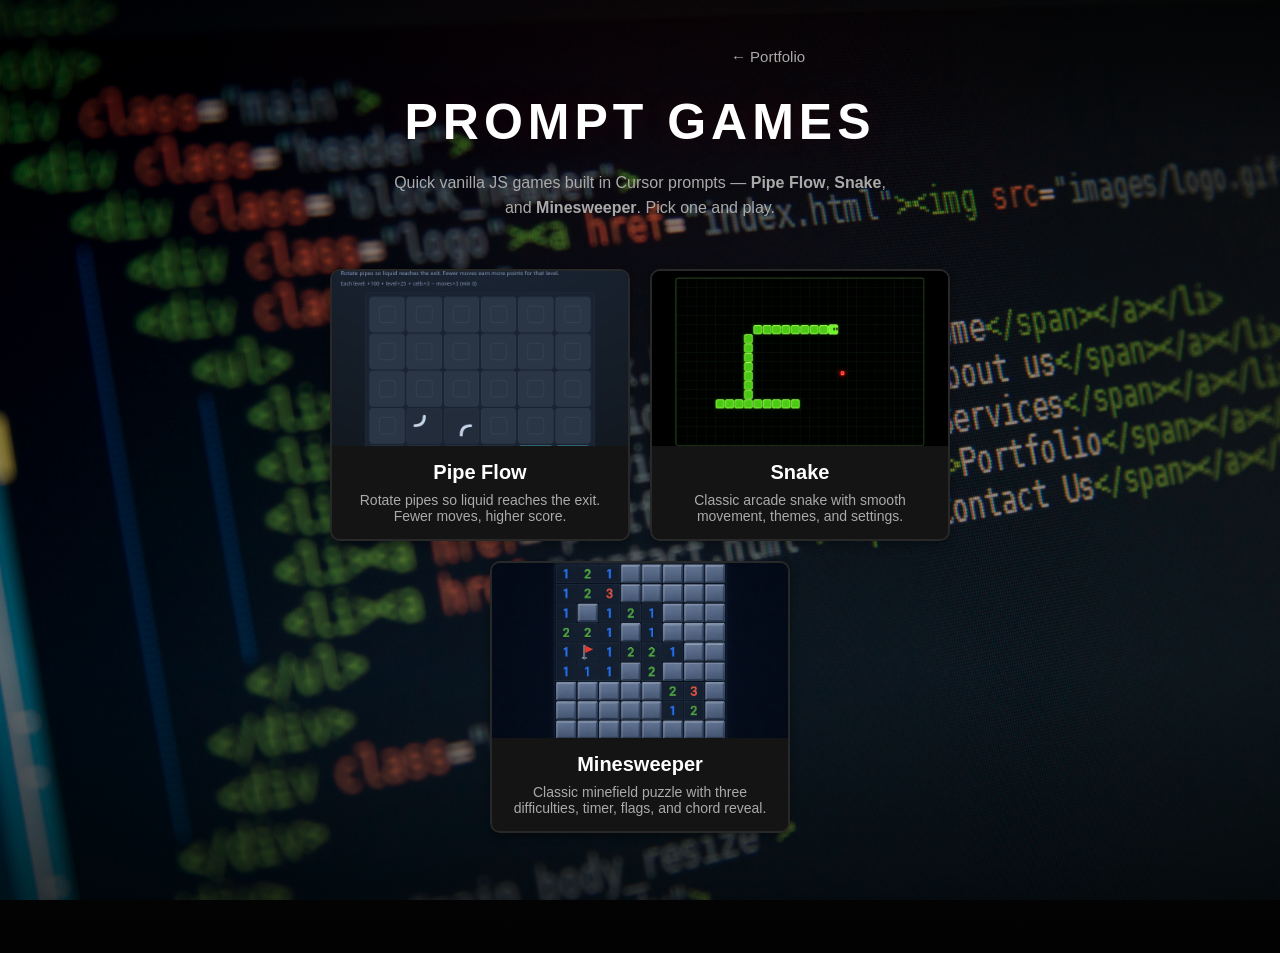
==== games/index.html @ 18f7b9e8 "Add Prompt Games hub with Pipe Flow, Snake, and Minesweeper. Replace legacy Pipe Game folder with ga" ====
<!DOCTYPE html>
<html lang="en">
  <head>
    <meta charset="UTF-8" />
    <meta name="viewport" content="width=device-width, initial-scale=1" />
    <title>Prompt Games — Benjamin Joubert</title>
    <link rel="stylesheet" href="../style.css" />
    <link rel="stylesheet" href="hub.css" />
    <link rel="icon" type="image/png" sizes="32x32" href="../assets/images/favicon-32x32.png" />
  </head>
  <body>
    <main>
      <section class="Portfolio games-hub" aria-label="Prompt Games">
        <a href="../" class="games-hub__back">&larr; Portfolio</a>
        <h1 class="section-title visible">Prompt Games</h1>
        <p class="games-hub__intro">
          Quick vanilla JS games built in Cursor prompts — <strong>Pipe Flow</strong>, <strong>Snake</strong>, and <strong>Minesweeper</strong>. Pick one and play.
        </p>

        <div class="project-wrapper">
          <div class="project-container">
            <div class="project-image">
              <img
                src="../assets/images/pipe-flow.png"
                alt="Pipe Flow pipe puzzle game"
                loading="lazy"
              />
              <a href="pipe-flow/" class="project-link">Play</a>
            </div>
            <div class="project-info">
              <h2>Pipe Flow</h2>
              <p>Rotate pipes so liquid reaches the exit. Fewer moves, higher score.</p>
            </div>
          </div>

          <div class="project-container">
            <div class="project-image">
              <img
                src="../assets/images/snake.png"
                alt="Snake arcade game"
                loading="lazy"
              />
              <a href="snake/" class="project-link">Play</a>
            </div>
            <div class="project-info">
              <h2>Snake</h2>
              <p>Classic arcade snake with smooth movement, themes, and settings.</p>
            </div>
          </div>

          <div class="project-container">
            <div class="project-image">
              <img
                src="../assets/images/minesweeper.png"
                alt="Minesweeper puzzle game"
                loading="lazy"
              />
              <a href="minesweeper/" class="project-link">Play</a>
            </div>
            <div class="project-info">
              <h2>Minesweeper</h2>
              <p>Classic minefield puzzle with three difficulties, timer, flags, and chord reveal.</p>
            </div>
          </div>
        </div>
      </section>
    </main>
    <script src="hub.js"></script>
  </body>
</html>
---- style.css ----
/* CSS Variables for Theming */
:root {
    --primary-bg: #0a0a0a;
    --secondary-bg: #141414;
    --accent-color: #cc0000;
    --text-primary: #ffffff;
    --text-secondary: rgb(170, 170, 170);
    --border-color: rgb(40, 40, 40);
    --shadow-sm: 0 2px 4px rgba(0, 0, 0, 0.2);
    --shadow-md: 0 4px 8px rgba(0, 0, 0, 0.3);
    --shadow-lg: 0 8px 16px rgba(0, 0, 0, 0.4);
    --transition-fast: 0.2s ease;
    --transition-normal: 0.3s ease;
    --transition-slow: 0.5s ease;
}

html {
    overflow-x: hidden;
    width: 100%;
    box-sizing: border-box;
    scroll-behavior: smooth;
    scrollbar-width: thin;
    scrollbar-color: rgba(255, 255, 255, 0.15) transparent;
}

/* Custom Scrollbar — WebKit (Chrome, Edge, Safari) */
::-webkit-scrollbar {
    width: 8px;
}

::-webkit-scrollbar-track {
    background: transparent;
}

::-webkit-scrollbar-thumb {
    background: rgba(255, 255, 255, 0.15);
    border-radius: 4px;
    transition: background 0.3s ease;
}

::-webkit-scrollbar-thumb:hover {
    background: var(--accent-color);
}

::-webkit-scrollbar-thumb:active {
    background: rgba(204, 0, 0, 0.8);
}

body {
    top: 0;
    left: 0;
    padding: 0;
    margin: 0;
    display: relative;
    font-family: 'Segoe UI', Tahoma, Geneva, Verdana, sans-serif;
    overflow-x: hidden;
    width: 100%;
    box-sizing: border-box;
    background-color: var(--primary-bg);
}

*, *::before, *::after {
    box-sizing: border-box;
}

h1 {
    margin: 0;
    color: white;
    font-size: 50px;
    padding-bottom: 20px;
    text-align: center;
}

/* Section Titles — enhanced headings for major sections */
.section-title {
    text-transform: uppercase;
    letter-spacing: 5px;
    font-weight: 700;
    position: relative;
    padding-bottom: 20px;
    color: var(--accent-color);
    text-shadow:
        0 0 20px rgba(204, 0, 0, 0.3),
        0 0 40px rgba(204, 0, 0, 0.12);
    /* Scroll entrance + delayed color reveal */
    opacity: 0;
    transform: translateY(25px);
    transition:
        opacity 0.4s ease-out,
        transform 0.4s ease-out,
        color 0.5s ease-out 0.35s,
        text-shadow 0.5s ease-out 0.35s;
}

.section-title.visible {
    opacity: 1;
    transform: translateY(0);
    color: var(--text-primary);
    text-shadow:
        0 0 30px rgba(204, 0, 0, 0.12),
        0 0 60px rgba(204, 0, 0, 0.04);
}

h3 {
    color: white;    
}

ul {
    margin: 0;
    padding: 0px 50px;
    color: white;
}

a {
    color: var(--text-primary);
    text-decoration: none;
}

/* Skip link for accessibility */
.skip-link {
    position: absolute;
    top: -40px;
    left: 0;
    background: var(--accent-color);
    color: var(--text-primary);
    padding: 8px;
    text-decoration: none;
    z-index: 10000;
    border-radius: 0 0 4px 0;
}

.skip-link:focus {
    top: 0;
}

/* Toolbar */

.toolbar{
    font-size: 35px;
    font-family: 'Segoe UI', Tahoma, Geneva, Verdana, sans-serif;
    height: 75px;
    position: fixed;
    align-content: center;
    background-color: rgba(0, 0, 0, 0.95);
    backdrop-filter: blur(10px);
    color: var(--text-primary);
    padding-left: 6%;
    padding-right: 0;
    width: 100%;
    max-width: 100vw;
    display: flex;
    align-items: center;
    z-index: 1000;
    box-sizing: border-box;
    box-shadow: var(--shadow-md);
    transition: background-color var(--transition-normal);
}

.title {
    display: flex;
    align-items: center;
    justify-content: center;
}

.toolbar a{
    margin: 10px;
    font-size: 20px;
    text-decoration: none;
    transition: color var(--transition-fast), transform var(--transition-fast);
    position: relative;
}

.toolbar a::after {
    content: '';
    position: absolute;
    bottom: -5px;
    left: 0;
    width: 0;
    height: 2px;
    background-color: var(--accent-color);
    transition: width var(--transition-normal);
}

.toolbar a:hover,
.toolbar a.active {
    color: var(--accent-color);
    transform: translateY(-2px);
}

.toolbar a:hover::after,
.toolbar a.active::after {
    width: 100%;
}

.toolbar a:focus {
    outline: 2px solid var(--accent-color);
    outline-offset: 4px;
    border-radius: 2px;
}

.spacer {
    flex: 1 1 auto;
}

.navbar {
    display: flex;
    padding: 0 10%;
}

/* Hamburger Menu */
.hamburger {
    display: none;
    flex-direction: column;
    background: transparent;
    border: none;
    cursor: pointer;
    padding: 5px;
    z-index: 1001;
    width: 30px;
    height: 30px;
    justify-content: space-around;
}

.hamburger span {
    width: 25px;
    height: 3px;
    background-color: white;
    border-radius: 3px;
    transition: all 0.3s ease;
    transform-origin: center;
}

.hamburger.active span:nth-child(1) {
    transform: rotate(45deg) translate(8px, 8px);
}

.hamburger.active span:nth-child(2) {
    opacity: 0;
}

.hamburger.active span:nth-child(3) {
    transform: rotate(-45deg) translate(7px, -7px);
}

/* Homepage */

.home {
    background-color: var(--secondary-bg);
    background-size: cover;
    background-position: center;
    background-attachment: fixed;
    height: calc(100vh - 75px + 300px);
    min-height: calc(100vh - 75px + 300px);
    text-align: center;
    display: flex;
    align-items: center;
    justify-content: center;
    text-shadow: 1px 1px 6px rgba(0, 0, 0, 0.7);
    min-width: 280px;
    box-sizing: border-box;
    position: relative;
    overflow: hidden;
}

.home::after {
    content: '';
    position: absolute;
    top: 0;
    left: 0;
    right: 0;
    bottom: 0;
    background-image: url("assets/images/html1.png");
    background-size: cover;
    background-position: center;
    background-attachment: fixed;
    z-index: 0;
    opacity: 0;
    transition: opacity 0.6s ease;
    pointer-events: none;
}

.home.bg-loaded::after {
    opacity: 1;
}

.home::before {
    content: '';
    position: absolute;
    top: 0;
    left: 0;
    right: 0;
    bottom: 0;
    background: linear-gradient(to bottom, 
        rgba(0, 0, 0, 0.25) 0%,
        rgba(0, 0, 0, 0.25) 20%,
        #141414 100%);
    pointer-events: none;
    z-index: 1;
}

.home-content-container {
    position: relative;
    z-index: 1;
    animation: fadeInUp 1s ease-out;
    width: 100%;
    max-width: 800px;
    margin: 0 auto;
    padding: 0 24px;
}

@keyframes fadeInUp {
    from {
        opacity: 0;
        transform: translateY(30px);
    }
    to {
        opacity: 1;
        transform: translateY(0);
    }
}

/* Hero — Name */
.hero-name {
    font-size: clamp(36px, 5vw, 64px);
    font-weight: 700;
    color: var(--text-primary);
    margin: 0 0 6px 0;
    padding: 0;
    letter-spacing: -0.5px;
    line-height: 1.15;
}

/* Hero — Role subtitle */
.hero-subtitle {
    font-size: clamp(16px, 2.4vw, 26px);
    font-weight: 500;
    color: var(--accent-color);
    margin: 0;
    padding: 0;
    letter-spacing: 4px;
    text-transform: uppercase;
}

/* Hero — Thin decorative divider */
.hero-divider {
    display: flex;
    align-items: center;
    justify-content: center;
    margin: 22px auto;
    width: 60%;
    max-width: 320px;
}

.hero-divider span {
    display: block;
    width: 100%;
    height: 1px;
    background: linear-gradient(
        to right,
        transparent 0%,
        var(--accent-color) 30%,
        var(--accent-color) 70%,
        transparent 100%
    );
    opacity: 0.5;
}

/* Hero — Experience credentials */
.hero-experience {
    font-size: clamp(13px, 1.6vw, 17px);
    font-weight: 400;
    color: var(--text-secondary);
    margin: 0 0 28px 0;
    padding: 0;
    letter-spacing: 1.5px;
    text-transform: uppercase;
    line-height: 1.6;
}

/* Hero — Typing animation line */
.hero-typing {
    font-size: clamp(20px, 2.8vw, 32px);
    font-weight: 600;
    color: var(--text-primary);
    margin: 0;
    padding: 0;
    line-height: 1.4;
}

.typing-text {
    color: var(--accent-color);
    font-weight: 700;
    display: inline-block;
    min-width: 1px;
}

.typing-cursor {
    color: var(--accent-color);
    font-weight: 700;
    animation: blink 1s infinite;
    margin-left: 2px;
}

@keyframes blink {
    0%, 50% { opacity: 1; }
    51%, 100% { opacity: 0; }
}

/* Scroll Animation Classes */
.fade-in {
    opacity: 0;
    transform: translateY(30px);
    transition: opacity 0.6s ease-out, transform 0.6s ease-out;
}

.fade-in.visible {
    opacity: 1;
    transform: translateY(0);
}

.slide-in-left {
    opacity: 0;
    transform: translateX(-50px);
    transition: opacity 0.6s ease-out, transform 0.6s ease-out;
}

.slide-in-left.visible {
    opacity: 1;
    transform: translateX(0);
}

.slide-in-right {
    opacity: 0;
    transform: translateX(50px);
    transition: opacity 0.6s ease-out, transform 0.6s ease-out;
}

.slide-in-right.visible {
    opacity: 1;
    transform: translateX(0);
}

/* About me */

.about-me {
    min-height: 1280px;
    background-image: linear-gradient(176deg, var(--secondary-bg) 0%, var(--secondary-bg) 70%, var(--primary-bg) calc(80% + 2px));
    display: flex;
    justify-content: space-between;
    position: relative;
    z-index: 1;
}

.left_block {
    padding: 50px;
    min-width: 35%;
    margin: auto;
    background-color: var(--primary-bg);
    border-radius: 75px;
    color: var(--text-primary);
    font-size: 28px;
    line-height: 1.5;
    border: var(--border-color) solid 1px;
    box-shadow: var(--shadow-md);
    transition: transform var(--transition-normal), box-shadow var(--transition-normal);
}

.left_block:hover {
    transform: translateY(-5px);
    box-shadow: var(--shadow-lg);
}

.left_block b {
    font-size: 32px;
}

.selfpic {
    display: flex;
    align-items: center; /* Vertically center the text next to the image */
    margin-bottom: 20px;
}

.selfpic-img-wrapper {
    position: relative;
    display: inline-block;
    margin-right: 20px;
    cursor: pointer;
}

.selfpic img {
    height: 375px;
    border-radius: 50%;
    display: block;
    transition: opacity 0.4s ease;
}

.selfpic-img-wrapper .selfpic-loader {
    position: absolute;
    top: -4%;
    left: -4%;
    width: 108%;
    height: 108%;
    pointer-events: none;
    transform: rotate(-90deg); /* Start the stroke from the top */
}

.selfpic-img-wrapper .selfpic-loader circle {
    fill: none;
    stroke: var(--accent-color);
    stroke-width: 3;
    stroke-linecap: round;
    /* Circumference = 2 * PI * 96 ≈ 603.19 */
    stroke-dasharray: 603.19;
    stroke-dashoffset: 603.19;
    transition: none; /* No transition by default so reset is instant */
}

.selfpic-img-wrapper.loading .selfpic-loader circle {
    stroke-dashoffset: 0;
    transition: stroke-dashoffset 2.5s linear;
}

/* Brief flash effect when the image swaps */
.selfpic-img-wrapper.swapping img {
    opacity: 0.6;
}

.selfpic-text {
    display: flex;
    flex-direction: column;
    justify-content: center;
    flex-grow: 1; /* Allow the text to take up remaining space */
}

@media (max-width: 1800px) {
    .selfpic {
        display: block; /* Stack the image and text vertically */
        text-align: center; /* Center the text under the image */
    }

    .selfpic-img-wrapper {
        margin-right: 0; /* Remove the right margin */
        margin-bottom: 20px; /* Add space between the image and the text */
    }

    .selfpic-text {
        align-items: center; /* Center the text under the image */
    }
}

.right_block {
    padding: 50px;
    width: 48%;
    margin: auto;
    background-color: var(--primary-bg);
    border-radius: 75px;
    color: var(--text-primary);
    font-size: 22px;
    line-height: 1.5;
    border: var(--border-color) solid 1px;
    box-shadow: var(--shadow-md);
    transition: transform var(--transition-normal), box-shadow var(--transition-normal);
}

.right_block:hover {
    transform: translateY(-5px);
    box-shadow: var(--shadow-lg);
}

.skills_technologies {
    padding-top: 15px;
}

.skills_technologies b {
    padding-left: 50px;
}

.skills_technologies ul li{
    font-size: 25px;
    padding-top: 20px ;
    list-style-type: none;
}

.skills_technologies hr {
    margin: 0;
    padding: 0;
    border: none;
    border-top: 2px var(--accent-color) solid;
    transition: border-color var(--transition-fast);
}

.skills_technologies ul li:hover + hr {
    border-top-color: var(--text-primary);
}

/* Work Experience */

.Work_Experience {
    padding: 80px 20px 40px;
    background-color: var(--primary-bg);
    min-height: 400px;
    margin: 0 auto;
    box-sizing: border-box;
    position: relative;
    text-align: center;
}

.Work_Experience::before {
    content: '';
    position: absolute;
    top: 40px;
    left: 50%;
    transform: translateX(-50%);
    width: 60%;
    max-width: 500px;
    height: 2px;
    background: linear-gradient(to right, transparent 0%, var(--accent-color) 30%, var(--accent-color) 70%, transparent 100%);
    opacity: 0.4;
    pointer-events: none;
}

.Work_Experience::after {
    content: '';
    position: absolute;
    bottom: 0;
    left: 0;
    right: 0;
    height: 80px;
    background: linear-gradient(to bottom, transparent, var(--primary-bg));
    pointer-events: none;
    z-index: 0;
}

.Work_Experience_Table {
    width: 80%;
    border-collapse: separate;
    border-spacing: 0;
    color: white;
    font-size: 22px;
    margin: 25px auto 0;
    background-color: #111111;
    border: 1px solid rgb(50, 50, 50);
    border-radius: 12px;
    overflow: hidden;
    box-shadow: 0 4px 20px rgba(0, 0, 0, 0.5);
}

.Work_Experience_Table th, .Work_Experience_Table td {
    padding: 14px 18px;
    text-align: left;
    border: none;
    border-bottom: 1px solid rgb(35, 35, 35);
}

.Work_Experience_Table th {
    background-color: #1a1a1a;
    font-weight: 700;
    color: var(--text-secondary);
    text-transform: uppercase;
    font-size: 13px;
    letter-spacing: 1.5px;
    border-bottom: 2px solid var(--accent-color);
}

.Work_Experience_Table tr {
    transition: all var(--transition-normal);
}

.Work_Experience_Table .expandable-row {
    cursor: pointer;
}

.Work_Experience_Table .expandable-row:hover {
    background-color: rgba(255, 255, 255, 0.04);
    box-shadow: var(--shadow-sm);
}

/* Expandable row chevron indicator */
.expandable-row td:last-child {
    position: relative;
    padding-right: 30px;
}

.expandable-row td:last-child::after {
    content: '';
    position: absolute;
    right: 12px;
    top: 50%;
    width: 8px;
    height: 8px;
    border-right: 2px solid var(--text-secondary);
    border-bottom: 2px solid var(--text-secondary);
    transform: translateY(-60%) rotate(45deg);
    transition: transform var(--transition-normal), border-color var(--transition-normal);
}

.expandable-row.expanded td:last-child::after {
    transform: translateY(-30%) rotate(-135deg);
    border-color: var(--accent-color);
}

.expandable-row:hover td:last-child::after {
    border-color: var(--accent-color);
}

/* Details row — always rendered, inner content animates */
.details-row {
    cursor: default;
}

.details-row:hover {
    background-color: transparent !important;
    transform: none !important;
    box-shadow: none !important;
}

.details-row td {
    padding: 0 !important;
    border: none !important;
}

.details-content {
    max-height: 0;
    overflow: hidden;
    transition: max-height 0.4s ease, padding 0.4s ease, opacity 0.3s ease;
    opacity: 0;
    padding: 0 6%;
    background: rgba(0, 0, 0, 0.4);
    border-left: 3px solid var(--accent-color);
    border-radius: 0 8px 8px 0;
    margin: 0 10px;
}

.details-row.active-row .details-content {
    max-height: 600px;
    opacity: 1;
    padding: 20px 6%;
    margin: 8px 10px;
}

/* Details title */
.details-title {
    margin: 0 0 14px 0;
    padding: 0 0 10px 0;
    font-size: 22px;
    font-weight: 700;
    color: var(--text-primary);
    border-bottom: 1px solid var(--border-color);
    letter-spacing: 0.3px;
}

.details-company {
    font-weight: 400;
    color: var(--text-secondary);
    font-size: 18px;
}

/* Details list */
.details-list {
    display: block;
    margin: 0;
    padding-left: 20px;
    list-style-type: none;
}

.details-list li {
    padding: 6px 0;
    line-height: 1.6;
    position: relative;
    padding-left: 16px;
    font-size: 16px;
    color: var(--text-secondary);
}

.details-list li::before {
    content: '';
    position: absolute;
    left: 0;
    top: 14px;
    width: 6px;
    height: 6px;
    background-color: var(--accent-color);
    border-radius: 50%;
}

.details-list li strong {
    color: var(--text-primary);
    font-weight: 600;
}

/* Portfolio */

.Portfolio {
    text-align: center;
    background:
        radial-gradient(ellipse at 50% 0%, rgba(204, 0, 0, 0.06) 0%, transparent 60%),
        var(--primary-bg);
    background-size: cover;
    background-position: center;
    background-attachment: fixed;
    height: auto;
    padding: 50px 0 200px 0;
    position: relative;
}

.Portfolio::after {
    content: '';
    position: absolute;
    top: 0;
    left: 0;
    right: 0;
    bottom: 0;
    background-image: url("assets/images/html1.png");
    background-size: cover;
    background-position: center;
    background-attachment: fixed;
    z-index: 0;
    opacity: 0;
    transition: opacity 0.6s ease;
    pointer-events: none;
}

.Portfolio.bg-loaded::after {
    opacity: 1;
}

.Portfolio > h1,
.Portfolio > .project-wrapper {
    position: relative;
    z-index: 2;
}

.Portfolio::before {
    content: '';
    position: absolute;
    top: 0;
    left: 0;
    right: 0;
    bottom: 0;
    background:
        radial-gradient(ellipse at 50% 10%, rgba(204, 0, 0, 0.04) 0%, transparent 50%),
        linear-gradient(to bottom,
            rgba(0, 0, 0, 0.75) 0%,
            rgba(0, 0, 0, 0.4) 15%,
            rgba(0, 0, 0, 0.4) 70%,
            rgba(0, 0, 0, 0.8) 100%);
    pointer-events: none;
    z-index: 1;
}

.project-wrapper {
    display: flex;
    flex-wrap: wrap;
    justify-content: center;
    gap: 20px; /* Adjust space between project containers */
    margin-left: 20%;
    margin-right: 20%;
    box-sizing: border-box;
}

/* Container for each project */
.project-container {
    position: relative;
    width: 300px;
    border: 2px solid var(--border-color);
    border-radius: 10px;
    overflow: hidden;
    box-shadow: var(--shadow-md);
    color: var(--text-primary);
    transition: transform var(--transition-normal), box-shadow var(--transition-normal), border-color var(--transition-normal);
    background-color: var(--secondary-bg);
}

.project-container:hover {
    transform: translateY(-8px) scale(1.02);
    box-shadow: var(--shadow-lg);
    border-color: var(--accent-color);
}

/* Styling for the project images */
.project-image {
    position: relative;
    overflow: hidden;
}

.project-image img {
    width: 100%;
    height: 175px;
    display: block;
    object-fit: cover;
    transition: transform var(--transition-slow);
}

.project-container:hover .project-image img {
    transform: scale(1.1);
}

/* Button overlay */
.project-link {
    position: absolute;
    bottom: 20%;
    left: 50%;
    transform: translateX(-50%) translateY(20px);
    background-color: rgba(0, 0, 0, 0.8);
    padding: 12px 24px;
    text-decoration: none;
    border-radius: 5px;
    font-size: 16px;
    font-weight: bold;
    transition: all var(--transition-normal);
    color: var(--text-primary);
    opacity: 0;
    border: 2px solid var(--accent-color);
}

.project-container:hover .project-link {
    opacity: 1;
    transform: translateX(-50%) translateY(0);
    background-color: var(--accent-color);
    box-shadow: var(--shadow-md);
}

.project-link:hover {
    background-color: rgba(204, 0, 0, 0.9);
    transform: translateX(-50%) translateY(-2px) scale(1.05);
}

/* Styling for project information */
.project-info {
    padding: 15px;
    text-align: center;
    height: 100%;
    background-color: var(--secondary-bg);
    transition: background-color var(--transition-normal);
}

.project-container:hover .project-info {
    background-color: rgba(20, 20, 20, 0.95);
}

.project-info h2 {
    margin: 0 0 8px 0;
    font-size: 20px;
    color: var(--text-primary);
}

.project-info p {
    margin: 0;
    color: var(--text-secondary);
    font-size: 14px;
}

/* GitHub Activity */

.github-activity {
    padding: 80px 20px 60px;
    background:
        radial-gradient(ellipse at 50% 30%, rgba(204, 0, 0, 0.04) 0%, transparent 60%),
        var(--primary-bg);
    text-align: center;
    color: var(--text-primary);
    position: relative;
}

.github-activity::before {
    content: '';
    position: absolute;
    top: 40px;
    left: 50%;
    transform: translateX(-50%);
    width: 60%;
    max-width: 500px;
    height: 2px;
    background: linear-gradient(to right, transparent 0%, var(--accent-color) 30%, var(--accent-color) 70%, transparent 100%);
    opacity: 0.4;
    pointer-events: none;
}

.github-content {
    max-width: 900px;
    margin: 0 auto;
    padding: 0 20px;
}

/* Contribution Grid */
.github-grid-wrapper {
    display: flex;
    gap: 6px;
    justify-content: center;
    margin-bottom: 10px;
}

.github-grid-labels {
    display: flex;
    flex-direction: column;
    gap: 0;
    padding-top: 22px;
    min-width: 32px;
    text-align: right;
}

.github-grid-labels span {
    height: 12px;
    margin-bottom: 2px;
    font-size: 10px;
    line-height: 12px;
    color: var(--text-secondary);
    opacity: 0.7;
}

.github-grid-scroll {
    overflow-x: auto;
    overflow-y: hidden;
    flex: 1;
    min-width: 0;
    scrollbar-width: thin;
    scrollbar-color: rgba(255, 255, 255, 0.1) transparent;
}

.github-grid-months {
    display: flex;
    gap: 0;
    margin-bottom: 4px;
    height: 18px;
}

.github-grid-months span {
    min-width: 14px;
    font-size: 10px;
    color: var(--text-secondary);
    opacity: 0.7;
    text-align: left;
    line-height: 18px;
}

.github-grid {
    display: flex;
    gap: 2px;
}

.github-grid-col {
    display: flex;
    flex-direction: column;
    gap: 2px;
}

.github-grid-cell {
    width: 12px;
    height: 12px;
    border-radius: 2px;
    transition: outline 0.15s ease, transform 0.15s ease;
    cursor: default;
}

.github-grid-cell:hover {
    outline: 2px solid rgba(255, 255, 255, 0.5);
    outline-offset: -1px;
    transform: scale(1.3);
    z-index: 1;
}

/* Color levels — red theme */
.github-grid-cell[data-level="0"] {
    background-color: rgba(255, 255, 255, 0.04);
}

.github-grid-cell[data-level="1"] {
    background-color: rgba(204, 0, 0, 0.25);
}

.github-grid-cell[data-level="2"] {
    background-color: rgba(204, 0, 0, 0.5);
}

.github-grid-cell[data-level="3"] {
    background-color: rgba(204, 0, 0, 0.75);
}

.github-grid-cell[data-level="4"] {
    background-color: var(--accent-color);
}

/* Grid Footer (total contributions + legend) */
.github-grid-footer {
    display: flex;
    align-items: center;
    justify-content: space-between;
    margin-bottom: 40px;
    padding: 0 4px;
}

.github-total-contributions {
    font-size: 13px;
    color: var(--text-secondary);
    opacity: 0.8;
    font-style: italic;
}

/* Legend */
.github-grid-legend {
    display: flex;
    align-items: center;
    justify-content: flex-end;
    gap: 4px;
}

.github-legend-label {
    font-size: 11px;
    color: var(--text-secondary);
    opacity: 0.7;
    padding: 0 4px;
}

.github-legend-box {
    width: 12px;
    height: 12px;
    border-radius: 2px;
}

.github-legend-box[data-level="0"] { background-color: rgba(255, 255, 255, 0.04); }
.github-legend-box[data-level="1"] { background-color: rgba(204, 0, 0, 0.25); }
.github-legend-box[data-level="2"] { background-color: rgba(204, 0, 0, 0.5); }
.github-legend-box[data-level="3"] { background-color: rgba(204, 0, 0, 0.75); }
.github-legend-box[data-level="4"] { background-color: var(--accent-color); }

/* Skeleton loading */
.github-grid-skeleton {
    display: flex;
    gap: 2px;
    height: 98px;
    width: 100%;
    background: linear-gradient(90deg, rgba(255,255,255,0.03) 25%, rgba(255,255,255,0.06) 50%, rgba(255,255,255,0.03) 75%);
    background-size: 200% 100%;
    animation: shimmer 1.5s infinite;
    border-radius: 4px;
}

@keyframes shimmer {
    0% { background-position: 200% 0; }
    100% { background-position: -200% 0; }
}

.github-skeleton {
    pointer-events: none;
}

.github-skeleton .skeleton-line {
    height: 14px;
    border-radius: 4px;
    background: linear-gradient(90deg, rgba(255,255,255,0.03) 25%, rgba(255,255,255,0.06) 50%, rgba(255,255,255,0.03) 75%);
    background-size: 200% 100%;
    animation: shimmer 1.5s infinite;
    margin-bottom: 10px;
}

.skeleton-short { width: 40%; }
.skeleton-long { width: 90%; }
.skeleton-medium { width: 30%; }

/* Subtitle */
.github-subtitle {
    font-size: 22px;
    font-weight: 600;
    color: var(--text-primary);
    margin: 0 0 20px 0;
    letter-spacing: 1px;
}

/* Commit Cards */
.github-commits {
    display: flex;
    gap: 16px;
    justify-content: center;
    flex-wrap: wrap;
    margin-bottom: 36px;
}

.github-commit-card {
    display: flex;
    flex-direction: column;
    align-items: flex-start;
    text-align: left;
    width: 260px;
    padding: 18px 20px;
    background-color: var(--secondary-bg);
    border: 1px solid var(--border-color);
    border-radius: 10px;
    text-decoration: none;
    color: var(--text-primary);
    transition: transform var(--transition-normal), box-shadow var(--transition-normal), border-color var(--transition-normal);
    box-shadow: var(--shadow-sm);
}

.github-commit-card:hover {
    transform: translateY(-5px);
    box-shadow: var(--shadow-lg);
    border-color: var(--accent-color);
}

.commit-repo {
    display: inline-block;
    font-size: 12px;
    font-weight: 700;
    letter-spacing: 0.5px;
    text-transform: uppercase;
    color: var(--text-primary);
    background: rgba(255, 255, 255, 0.06);
    padding: 3px 8px;
    border-radius: 4px;
    margin-bottom: 10px;
}

.commit-message {
    font-size: 14px;
    line-height: 1.5;
    color: var(--text-primary);
    margin-bottom: 10px;
    word-break: break-word;
    display: -webkit-box;
    -webkit-line-clamp: 2;
    line-clamp: 2;
    -webkit-box-orient: vertical;
    overflow: hidden;
}

.commit-time {
    font-size: 12px;
    color: var(--text-secondary);
    opacity: 0.7;
    margin-top: auto;
}

/* Commit stats row (date + additions/deletions) */
.commit-header {
    display: flex;
    align-items: center;
    justify-content: space-between;
    width: 100%;
    margin-bottom: 4px;
}

.commit-stats-row {
    display: flex;
    align-items: center;
    justify-content: space-between;
    width: 100%;
    margin-top: auto;
    padding-top: 8px;
}

.commit-date {
    font-size: 12px;
    color: var(--text-secondary);
    opacity: 0.7;
}

.commit-diff {
    display: flex;
    align-items: center;
    gap: 4px;
    font-size: 12px;
    font-weight: 600;
    font-family: 'Consolas', 'Courier New', monospace;
}

.commit-additions {
    color: #3fb950;
}

.commit-deletions {
    color: #f85149;
}

.commit-separator {
    color: var(--text-secondary);
    opacity: 0.5;
}

/* Repo Cards */
.github-repos {
    display: flex;
    gap: 16px;
    justify-content: center;
    flex-wrap: wrap;
    margin-bottom: 36px;
}

.github-repo-card {
    display: flex;
    flex-direction: column;
    align-items: flex-start;
    text-align: left;
    width: 260px;
    padding: 18px 20px;
    background-color: var(--secondary-bg);
    border: 1px solid var(--border-color);
    border-radius: 10px;
    text-decoration: none;
    color: var(--text-primary);
    transition: transform var(--transition-normal), box-shadow var(--transition-normal), border-color var(--transition-normal);
    box-shadow: var(--shadow-sm);
}

.github-repo-card:hover {
    transform: translateY(-5px);
    box-shadow: var(--shadow-lg);
    border-color: var(--accent-color);
}

.repo-header {
    display: flex;
    align-items: center;
    gap: 6px;
    margin-bottom: 8px;
    width: 100%;
}

.repo-name {
    font-size: 14px;
    font-weight: 700;
    color: var(--text-primary);
    word-break: break-word;
}

.repo-description {
    font-size: 13px;
    line-height: 1.5;
    color: var(--text-secondary);
    margin-bottom: 12px;
    display: -webkit-box;
    -webkit-line-clamp: 2;
    line-clamp: 2;
    -webkit-box-orient: vertical;
    overflow: hidden;
    flex-grow: 1;
}

.repo-meta {
    display: flex;
    align-items: center;
    gap: 14px;
    margin-top: auto;
    width: 100%;
}

.repo-lang {
    display: flex;
    align-items: center;
    gap: 5px;
    font-size: 12px;
    color: var(--text-secondary);
}

.repo-lang-dot {
    display: inline-block;
    width: 10px;
    height: 10px;
    border-radius: 50%;
    background-color: var(--accent-color);
}

.repo-stat {
    font-size: 12px;
    color: var(--text-secondary);
    opacity: 0.7;
}

.github-no-data {
    color: var(--text-secondary);
    font-size: 14px;
    opacity: 0.6;
}

/* Error State */
.github-error {
    margin: 20px 0;
}

.github-error p {
    color: var(--text-secondary);
    font-size: 14px;
}

.github-error a {
    color: var(--accent-color);
    text-decoration: underline;
    cursor: pointer;
    transition: color var(--transition-fast);
}

.github-error a:hover {
    color: var(--text-primary);
}

/* Profile Button */
.github-profile-btn {
    display: inline-flex;
    align-items: center;
    gap: 10px;
    padding: 12px 28px;
    font-size: 16px;
    font-weight: 600;
    color: var(--text-primary);
    background-color: transparent;
    border: 2px solid var(--accent-color);
    border-radius: 8px;
    text-decoration: none;
    transition: background-color var(--transition-normal), transform var(--transition-fast), box-shadow var(--transition-normal);
}

.github-profile-btn:hover {
    background-color: var(--accent-color);
    transform: translateY(-2px);
    box-shadow: var(--shadow-md);
}

.github-btn-icon {
    width: 22px;
    height: 22px;
    filter: invert(1) brightness(1.2);
}

/* Contact */

.contact {
    background:
        radial-gradient(ellipse at 50% 60%, rgba(204, 0, 0, 0.05) 0%, transparent 60%),
        var(--primary-bg);
    height: auto;
    padding: 100px 0;
    text-align: center;
    color: var(--text-primary);
    position: relative;
}

.contact::before {
    content: '';
    position: absolute;
    top: 0;
    left: 50%;
    transform: translateX(-50%);
    width: 60%;
    max-width: 500px;
    height: 2px;
    background: linear-gradient(to right, transparent 0%, var(--accent-color) 30%, var(--accent-color) 70%, transparent 100%);
    opacity: 0.4;
    pointer-events: none;
}

.contact::after {
    content: '';
    position: absolute;
    bottom: 0;
    left: 0;
    right: 0;
    height: 60px;
    background: linear-gradient(to bottom, transparent, #000000);
    pointer-events: none;
}

.contact h1 {
    padding-bottom: 20px;
}

.contact img {
    height: 50px;
}

.Get_In_Touch {
    font-size: 22px;
    padding: 0 50px 50px 50px;
    margin: auto;
    width: 28%;
    min-width: 400px;
    background-color: var(--secondary-bg);
    border: 1px var(--border-color) solid;
    border-radius: 75px;
    text-align: center;
    box-shadow: var(--shadow-md);
    transition: transform var(--transition-normal), box-shadow var(--transition-normal);
    box-sizing: border-box;
}

.Get_In_Touch:hover {
    transform: translateY(-5px);
    box-shadow: var(--shadow-lg);
}

/* Media query for screen widths 1400-1800px */
@media (max-width: 1800px) {
    .Get_In_Touch {
        width: 35%;
        min-width: 380px;
    }
}

/* Media query for screen widths 1400px and below */
@media (max-width: 1400px) {
    .Get_In_Touch {
        width: 45%;
        min-width: 360px;
    }
}

.Get_In_Touch p {
    display: flex;
    align-items: center;
    padding: 10px 0;
    color: white;
    word-wrap: break-word;
    overflow-wrap: break-word;
}

.Get_In_Touch p a {
    word-break: break-all;
}

.Get_In_Touch img {
    padding-right: 25px;
    height: 50px;
    filter: invert(1) brightness(1.5);
}

.Social_Media {
    text-align: center;
}

.Social_Media img {
    transition: transform var(--transition-normal), filter var(--transition-fast);
    filter: invert(1) brightness(1.5);
}

.Social_Media a {
    display: inline-block;
    transition: transform var(--transition-fast);
}

.Social_Media a:hover {
    transform: translateY(-3px);
}

.Social_Media img:hover {
    transform: scale(1.2);
    filter: invert(1) brightness(1.8) drop-shadow(0 4px 8px rgba(204, 0, 0, 0.3));
}

/* Mobile and Tablet Responsive Styles */

/* Tablet styles (768px to 1024px) */
@media (max-width: 1024px) {
    .toolbar {
        font-size: 28px;
        height: 65px;
        padding-left: 3%;
    }

    .toolbar a {
        font-size: 18px;
        margin: 8px;
    }

    .navbar {
        padding: 0 5%;
    }

    .home {
        height: calc(100vh - 65px + 200px);
        min-height: calc(100vh - 65px + 200px);
    }

    .about-me {
        flex-direction: column;
        padding: 20px;
    }
    
    .project-wrapper {
        margin-left: 15%;
        margin-right: 15%;
    }

    .left_block {
        width: 90%;
        min-width: auto;
        margin-bottom: 30px;
        padding: 30px;
        font-size: 22px;
    }

    .right_block {
        width: 90%;
        padding: 30px;
        font-size: 20px;
    }

    .Work_Experience_Table {
        width: 95%;
        font-size: 18px;
        border-radius: 10px;
    }

    .Work_Experience_Table th {
        font-size: 12px;
        padding: 12px 14px;
    }

    .Work_Experience_Table th, .Work_Experience_Table td {
        padding: 12px 14px;
    }

    .details-title {
        font-size: 20px;
    }

    .details-company {
        font-size: 16px;
    }

    .details-list li {
        font-size: 15px;
    }

    .Get_In_Touch {
        width: 55%;
        min-width: 340px;
    }

    .github-content {
        max-width: 100%;
    }

    .github-grid-cell {
        width: 11px;
        height: 11px;
    }

    .github-commit-card {
        width: 230px;
    }

    .github-repo-card {
        width: 230px;
    }
}

/* Mobile styles (up to 768px) */
@media (max-width: 768px) {
    html, body {
        overflow-x: hidden;
        max-width: 100vw;
    }

    .toolbar {
        font-size: 18px;
        height: 45px;
        min-height: 45px;
        flex-direction: row;
        padding: 5px 3%;
        max-width: 100vw;
        box-sizing: border-box;
        align-items: center;
    }

    .Title {
        margin-bottom: 0;
        font-size: 18px;
        line-height: 1.2;
    }

    .spacer {
        flex: 1 1 auto;
    }

    .hamburger {
        display: flex;
        margin-right: 10px;
    }

    .navbar {
        position: fixed;
        top: 45px;
        left: 0;
        right: 0;
        background-color: black;
        flex-direction: column;
        width: 100%;
        padding: 15px 0;
        gap: 0;
        max-height: 0;
        overflow: hidden;
        transition: max-height 0.3s ease, padding 0.3s ease;
        box-shadow: 0 4px 6px rgba(0, 0, 0, 0.3);
    }

    .navbar.active {
        max-height: 400px;
        padding: 15px 0;
    }

    .navbar a {
        font-size: 16px;
        margin: 0;
        padding: 12px 20px;
        width: 100%;
        text-align: left;
        border-bottom: 1px solid rgb(50, 50, 50);
        line-height: 1.4;
        box-sizing: border-box;
    }

    .navbar a:last-child {
        border-bottom: none;
    }

    .home {
        height: calc(100vh - 45px + 150px);
        min-height: calc(100vh - 45px + 150px);
        width: 100%;
        max-width: 100vw;
        box-sizing: border-box;
    }

    .home-content-container {
        padding: 0 16px;
    }

    .hero-divider {
        margin: 16px auto;
        width: 50%;
    }

    .hero-experience {
        margin-bottom: 20px;
    }

    .hero-contact-links {
        gap: 16px;
        margin-top: 22px;
    }

    .hero-contact-links a {
        font-size: 14px;
        padding: 7px 14px;
        gap: 6px;
    }

    .hero-contact-links img {
        width: 18px;
        height: 18px;
    }

    .about-me {
        flex-direction: column;
        padding: 20px 10px;
        min-height: auto;
        width: 100%;
        max-width: 100vw;
        box-sizing: border-box;
    }

    .left_block {
        width: 95%;
        min-width: auto;
        max-width: 100%;
        margin-bottom: 20px;
        padding: 20px;
        font-size: 18px;
        border-radius: 25px;
        box-sizing: border-box;
    }

    .left_block b {
        font-size: 22px;
    }

    .selfpic {
        flex-direction: column;
        text-align: center;
    }

    .selfpic img {
        height: 250px;
    }

    .selfpic-img-wrapper {
        margin-right: 0;
        margin-bottom: 15px;
    }

    .Selfpic_Text {
        font-size: 16px;
    }

    .skills_technologies {
        padding-top: 10px;
    }

    .skills_technologies b {
        padding-left: 0;
        font-size: 20px;
    }

    .skills_technologies ul {
        padding: 0px 20px;
    }

    .skills_technologies ul li {
        font-size: 18px;
        padding-top: 15px;
    }

    .right_block {
        width: 95%;
        max-width: 100%;
        padding: 20px;
        font-size: 16px;
        border-radius: 25px;
        box-sizing: border-box;
    }

    .right_block h1 {
        font-size: 32px;
    }

    .Work_Experience {
        padding: 20px 10px;
        width: 100%;
        max-width: 100vw;
        box-sizing: border-box;
        overflow-x: hidden;
    }

    .Work_Experience h1 {
        font-size: 32px;
    }

    .section-title {
        letter-spacing: 3px;
        padding-bottom: 24px;
    }

    /* --- Card layout for mobile --- */
    .Work_Experience_Table {
        width: 100%;
        min-width: unset;
        font-size: 14px;
        border-radius: 10px;
    }

    .Work_Experience_Table thead {
        display: none;
    }

    .Work_Experience_Table .expandable-row {
        display: flex;
        flex-direction: column;
        padding: 16px 18px;
        position: relative;
        border-bottom: 1px solid rgb(35, 35, 35);
    }

    .Work_Experience_Table .expandable-row td {
        display: block;
        padding: 0;
        border: none;
    }

    /* Reorder: Title (4th) first, Company (3rd) second, Date (1st) and Type (2nd) last */
    .Work_Experience_Table .expandable-row td:nth-child(4) {
        order: 1;
        font-weight: 700;
        font-size: 16px;
        color: var(--text-primary);
        padding-right: 28px;
        padding-bottom: 4px;
    }

    .Work_Experience_Table .expandable-row td:nth-child(3) {
        order: 2;
        font-size: 14px;
        color: var(--text-secondary);
        padding-bottom: 6px;
    }

    .Work_Experience_Table .expandable-row td:nth-child(1) {
        order: 3;
        font-size: 12px;
        color: var(--text-secondary);
        opacity: 0.6;
    }

    .Work_Experience_Table .expandable-row td:nth-child(2) {
        order: 4;
        font-size: 12px;
        color: var(--text-secondary);
        opacity: 0.6;
    }

    /* Chevron repositioned to top-right of card */
    .expandable-row td:last-child {
        padding-right: 0;
    }

    .expandable-row td:last-child::after {
        right: 0;
        top: 4px;
        width: 7px;
        height: 7px;
        position: absolute;
    }

    /* Details row - full width card continuation */
    .Work_Experience_Table .details-row td {
        display: block;
        width: 100%;
    }

    .details-content {
        margin: 0;
        padding: 0 4%;
        border-radius: 0 0 8px 8px;
    }

    .details-row.active-row .details-content {
        padding: 16px 5%;
        margin: 0;
    }

    .details-title {
        font-size: 18px;
        margin-bottom: 10px;
        padding-bottom: 8px;
    }

    .details-company {
        font-size: 14px;
        display: block;
        margin-top: 2px;
    }

    .details-list li {
        font-size: 13px;
        padding: 4px 0;
        padding-left: 14px;
    }

    .details-list li::before {
        width: 5px;
        height: 5px;
        top: 12px;
    }

    .Portfolio {
        padding: 30px 10px 100px 10px;
        width: 100%;
        max-width: 100vw;
        box-sizing: border-box;
    }

    .Portfolio h1 {
        font-size: 32px;
    }

    .project-wrapper {
        gap: 15px;
        margin-left: 8%;
        margin-right: 8%;
        padding: 0;
        width: auto;
        max-width: 100%;
        box-sizing: border-box;
    }

    .project-container {
        width: 100%;
        max-width: 350px;
    }

    .project-image img {
        height: 200px;
    }

    .project-link {
        font-size: 14px;
        padding: 8px 16px;
    }

    /* GitHub Activity mobile */
    .github-activity {
        padding: 50px 10px 40px;
        width: 100%;
        max-width: 100vw;
        box-sizing: border-box;
    }

    .github-activity h1 {
        font-size: 32px;
    }

    .github-content {
        padding: 0 6px;
    }

    .github-grid-wrapper {
        gap: 4px;
        position: relative;
    }

    .github-grid-wrapper::after {
        content: '';
        position: absolute;
        top: 0;
        left: 28px;
        bottom: 0;
        width: 30px;
        background: linear-gradient(to right, var(--primary-bg), transparent);
        pointer-events: none;
        z-index: 2;
    }

    .github-grid-labels {
        min-width: 24px;
    }

    .github-grid-labels span {
        font-size: 9px;
    }

    .github-grid-cell {
        width: 10px;
        height: 10px;
    }

    .github-grid-months span {
        font-size: 9px;
        min-width: 12px;
    }

    .github-subtitle {
        font-size: 20px;
    }

    .github-grid-footer {
        flex-direction: column;
        align-items: center;
        gap: 8px;
    }

    .github-total-contributions {
        font-size: 12px;
    }

    .github-commits {
        flex-direction: column;
        align-items: center;
    }

    .github-commit-card {
        width: 100%;
        max-width: 350px;
    }

    .github-repos {
        flex-direction: column;
        align-items: center;
    }

    .github-repo-card {
        width: 100%;
        max-width: 350px;
    }

    .github-profile-btn {
        font-size: 14px;
        padding: 10px 22px;
    }

    .contact {
        padding: 50px 0;
        width: 100%;
        max-width: 100vw;
        box-sizing: border-box;
    }

    .contact h1 {
        font-size: 32px;
    }

    .Get_In_Touch {
        width: 90%;
        padding: 20px;
        font-size: 18px;
        border-radius: 25px;
    }

    .Get_In_Touch p {
        font-size: 16px;
        flex-wrap: wrap;
        justify-content: center;
    }

    .Get_In_Touch img {
        height: 40px;
        padding-right: 15px;
    }

    .Social_Media {
        display: flex;
        flex-wrap: wrap;
        justify-content: center;
        gap: 15px;
        margin-top: 20px;
    }

    .Social_Media a {
        display: inline-block;
    }

    .Social_Media img {
        height: 40px;
    }

    h1 {
        font-size: 32px;
    }
}

/* Small mobile devices (up to 480px) */
@media (max-width: 480px) {
    .toolbar {
        font-size: 16px;
        height: 40px;
        min-height: 40px;
        padding: 4px 2%;
    }

    .Title {
        font-size: 16px;
        line-height: 1.2;
    }

    .navbar {
        top: 40px;
        padding: 12px 0;
    }

    .navbar.active {
        padding: 12px 0;
    }

    .navbar a {
        font-size: 14px;
        padding: 10px 15px;
        line-height: 1.4;
    }

    .home {
        height: calc(100vh - 40px + 100px);
        min-height: calc(100vh - 40px + 100px);
    }

    .home-content-container {
        padding: 0 12px;
    }

    .hero-divider {
        margin: 12px auto;
        width: 45%;
    }

    .hero-experience {
        margin-bottom: 16px;
        letter-spacing: 1px;
    }

    .hero-contact-links {
        gap: 12px;
        margin-top: 18px;
    }

    .hero-contact-links a {
        font-size: 13px;
        padding: 6px 12px;
        gap: 5px;
    }

    .hero-contact-links img {
        width: 16px;
        height: 16px;
    }

    .left_block {
        padding: 15px;
        font-size: 16px;
    }

    .left_block b {
        font-size: 18px;
    }

    .selfpic img {
        height: 200px;
    }

    .Selfpic_Text {
        font-size: 14px;
    }

    .skills_technologies ul li {
        font-size: 16px;
    }

    .right_block {
        padding: 15px;
        font-size: 14px;
    }

    .right_block h1 {
        font-size: 28px;
    }

    .Work_Experience_Table {
        font-size: 12px;
        min-width: unset;
    }

    .Work_Experience_Table .expandable-row {
        padding: 12px 14px;
    }

    .Work_Experience_Table .expandable-row td:nth-child(4) {
        font-size: 15px;
    }

    .Work_Experience_Table .expandable-row td:nth-child(3) {
        font-size: 13px;
    }

    .Work_Experience_Table .expandable-row td:nth-child(1),
    .Work_Experience_Table .expandable-row td:nth-child(2) {
        font-size: 11px;
    }

    .details-title {
        font-size: 16px;
    }

    .details-company {
        font-size: 13px;
    }

    .details-list li {
        font-size: 12px;
    }

    .Portfolio h1 {
        font-size: 28px;
    }

    .section-title {
        letter-spacing: 2px;
        padding-bottom: 22px;
    }


    .project-container {
        max-width: 100%;
    }

    /* GitHub Activity small mobile */
    .github-activity {
        padding: 40px 6px 30px;
    }

    .github-activity h1 {
        font-size: 28px;
    }

    .github-grid-wrapper::after {
        left: 24px;
    }

    .github-grid-labels {
        min-width: 20px;
    }

    .github-grid-labels span {
        font-size: 8px;
    }

    .github-grid-cell {
        width: 9px;
        height: 9px;
    }

    .github-grid-months span {
        font-size: 8px;
        min-width: 11px;
    }

    .github-subtitle {
        font-size: 18px;
    }

    .github-commit-card {
        padding: 14px 16px;
    }

    .github-repo-card {
        padding: 14px 16px;
    }

    .commit-message {
        font-size: 13px;
    }

    .repo-description {
        font-size: 12px;
    }

    .github-total-contributions {
        font-size: 11px;
    }

    .github-profile-btn {
        font-size: 13px;
        padding: 8px 18px;
    }

    .contact h1 {
        font-size: 28px;
    }

    .Get_In_Touch {
        width: 95%;
        padding: 15px;
        font-size: 16px;
    }

    .Get_In_Touch p {
        font-size: 14px;
    }

    h1 {
        font-size: 28px;
    }
}

/* Easter egg: Idle mouse message */
.idle-message {
    position: fixed;
    bottom: 24px;
    right: 24px;
    color: var(--text-secondary);
    font-size: 13px;
    font-style: italic;
    opacity: 0;
    transition: opacity 0.8s ease;
    pointer-events: none;
    z-index: 9999;
}
.idle-message.visible {
    opacity: 0.6;
}

/* Easter egg: Custom context menu */
.custom-context-menu {
    position: fixed;
    z-index: 10000;
    background: #1a1a1a;
    border: 1px solid var(--border-color);
    border-radius: 8px;
    padding: 6px 0;
    min-width: 180px;
    box-shadow: 0 8px 24px rgba(0, 0, 0, 0.6);
    display: none;
}
.custom-context-menu.active {
    display: block;
}
.custom-context-menu a {
    display: block;
    padding: 10px 18px;
    font-size: 14px;
    color: var(--text-secondary);
    text-decoration: none;
    transition: background var(--transition-fast), color var(--transition-fast);
}
.custom-context-menu a:hover {
    background: var(--accent-color);
    color: var(--text-primary);
}

/* Easter egg: Hidden footer message */
.hidden-footer-msg {
    text-align: center;
    font-size: 11px;
    color: var(--primary-bg);
    margin: 0;
    padding: 10px 0 4px 0;
    user-select: text;
}
.hidden-footer-msg::selection {
    background: var(--accent-color);
    color: var(--text-primary);
}

/* Hero — Contact links */
.hero-contact-links {
    display: flex;
    align-items: center;
    justify-content: center;
    gap: 32px;
    margin: 28px 0 0 0;
    padding: 0;
    flex-wrap: wrap;
}

.hero-contact-links a {
    display: inline-flex;
    align-items: center;
    gap: 8px;
    font-size: 15px;
    font-weight: 500;
    color: var(--text-secondary);
    text-decoration: none;
    padding: 8px 16px;
    border: 1px solid var(--border-color);
    border-radius: 8px;
    background: rgba(255, 255, 255, 0.03);
    transition: color var(--transition-fast), border-color var(--transition-fast), transform var(--transition-fast), background var(--transition-fast);
}

.hero-contact-links a:hover {
    color: var(--text-primary);
    border-color: var(--accent-color);
    transform: translateY(-2px);
    background: rgba(204, 0, 0, 0.08);
}

.hero-contact-links a:focus {
    outline: 2px solid var(--accent-color);
    outline-offset: 2px;
    border-radius: 8px;
}

.hero-contact-links img {
    width: 20px;
    height: 20px;
    filter: invert(1) brightness(1.5);
    transition: filter var(--transition-fast);
}

.hero-contact-links a:hover img {
    filter: invert(1) brightness(1.8) drop-shadow(0 0 4px rgba(204, 0, 0, 0.4));
}

/* Easter egg: Date-aware greeting */
.hero-greeting {
    font-size: clamp(12px, 1.4vw, 15px);
    color: var(--text-secondary);
    margin: 16px 0 0 0;
    padding: 0;
    font-style: italic;
    opacity: 0.7;
    letter-spacing: 0.5px;
    min-height: 1.2em;
}

/* Easter egg: Coffee counter */
.coffee-counter {
    position: fixed;
    bottom: 20px;
    left: 20px;
    display: flex;
    align-items: center;
    gap: 6px;
    font-size: 13px;
    color: var(--text-secondary);
    opacity: 0.3;
    transition: opacity var(--transition-normal);
    cursor: pointer;
    z-index: 9999;
    user-select: none;
}
.coffee-counter:hover {
    opacity: 0.7;
}
.coffee-icon {
    font-size: 16px;
}
.coffee-count {
    font-variant-numeric: tabular-nums;
}
---- games/hub.css ----
/* Games hub — portfolio section styling with small page-specific additions */

.games-hub {
  min-height: 100vh;
  padding-top: 48px;
  padding-bottom: 120px;
}

.games-hub__back {
  display: inline-block;
  position: relative;
  z-index: 2;
  margin: 0 0 28px 20%;
  color: var(--text-secondary);
  font-size: 15px;
  transition: color var(--transition-fast);
}

.games-hub__back:hover,
.games-hub__back:focus-visible {
  color: var(--accent-color);
}

.games-hub__back:focus-visible {
  outline: 2px solid var(--accent-color);
  outline-offset: 3px;
  border-radius: 4px;
}

.games-hub__intro {
  position: relative;
  z-index: 2;
  max-width: 560px;
  margin: 0 auto 48px;
  padding: 0 20px;
  color: var(--text-secondary);
  font-size: 16px;
  line-height: 1.55;
  text-align: center;
}

@media (max-width: 768px) {
  .games-hub__back {
    margin-left: 5%;
  }
}

@media (max-width: 480px) {
  .games-hub {
    padding-top: 32px;
    padding-bottom: 80px;
  }

  .games-hub__back {
    margin-left: 16px;
  }
}
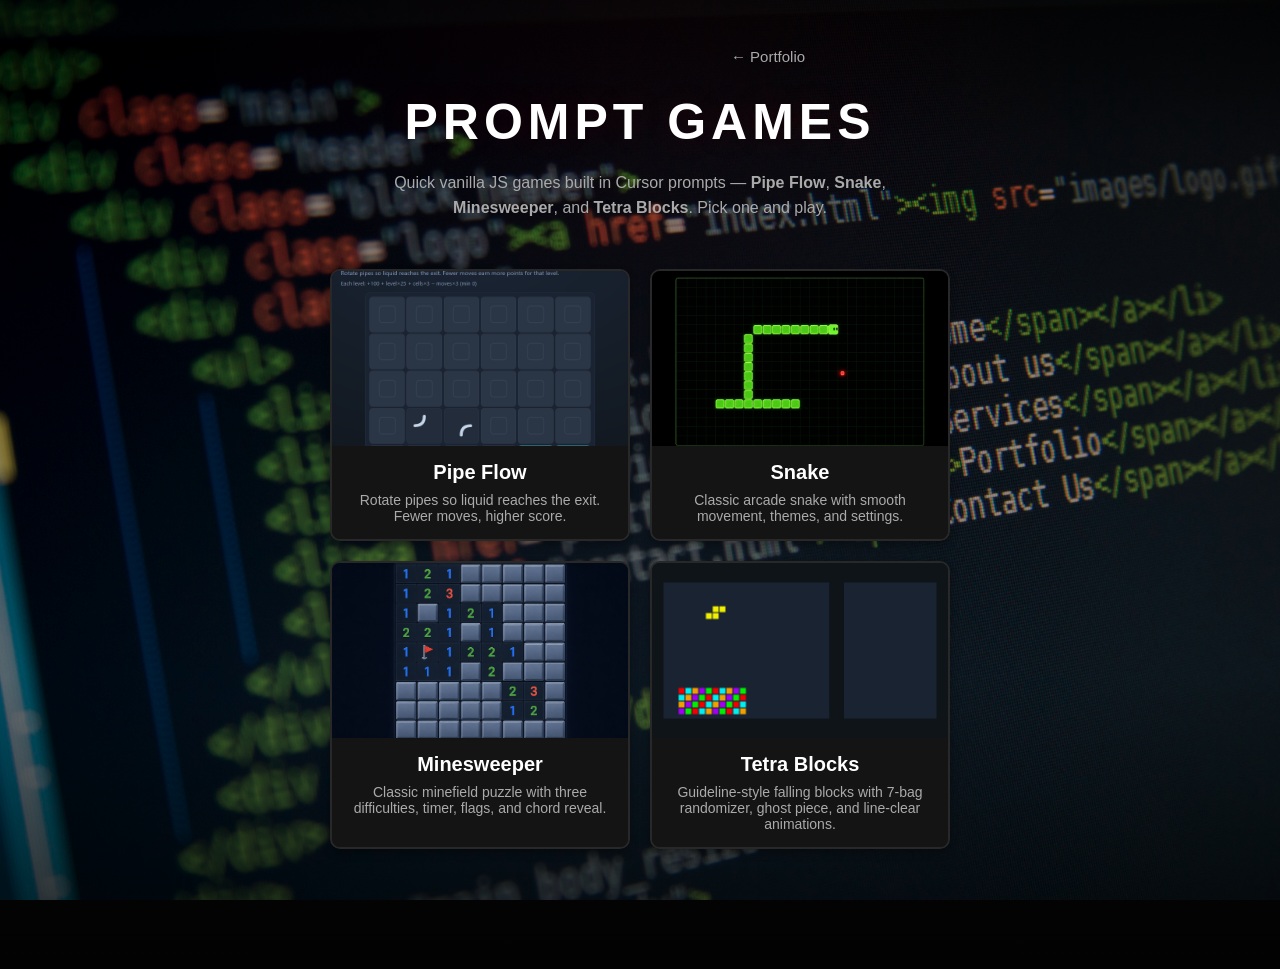
==== commit 75576e99: "Add Tetra Blocks game with documentation and v1.4.0 release notes. Introduce a guideline-style falli" ====
--- a/games/index.html
+++ b/games/index.html
@@ -14,7 +14,7 @@
         <a href="../" class="games-hub__back">&larr; Portfolio</a>
         <h1 class="section-title visible">Prompt Games</h1>
         <p class="games-hub__intro">
-          Quick vanilla JS games built in Cursor prompts — <strong>Pipe Flow</strong>, <strong>Snake</strong>, and <strong>Minesweeper</strong>. Pick one and play.
+          Quick vanilla JS games built in Cursor prompts — <strong>Pipe Flow</strong>, <strong>Snake</strong>, <strong>Minesweeper</strong>, and <strong>Tetra Blocks</strong>. Pick one and play.
         </p>
 
         <div class="project-wrapper">
@@ -62,6 +62,21 @@
               <p>Classic minefield puzzle with three difficulties, timer, flags, and chord reveal.</p>
             </div>
           </div>
+
+          <div class="project-container">
+            <div class="project-image">
+              <img
+                src="../assets/images/tetra-blocks.png"
+                alt="Tetra Blocks falling blocks game"
+                loading="lazy"
+              />
+              <a href="tetra-blocks/" class="project-link">Play</a>
+            </div>
+            <div class="project-info">
+              <h2>Tetra Blocks</h2>
+              <p>Guideline-style falling blocks with 7-bag randomizer, ghost piece, and line-clear animations.</p>
+            </div>
+          </div>
         </div>
       </section>
     </main>
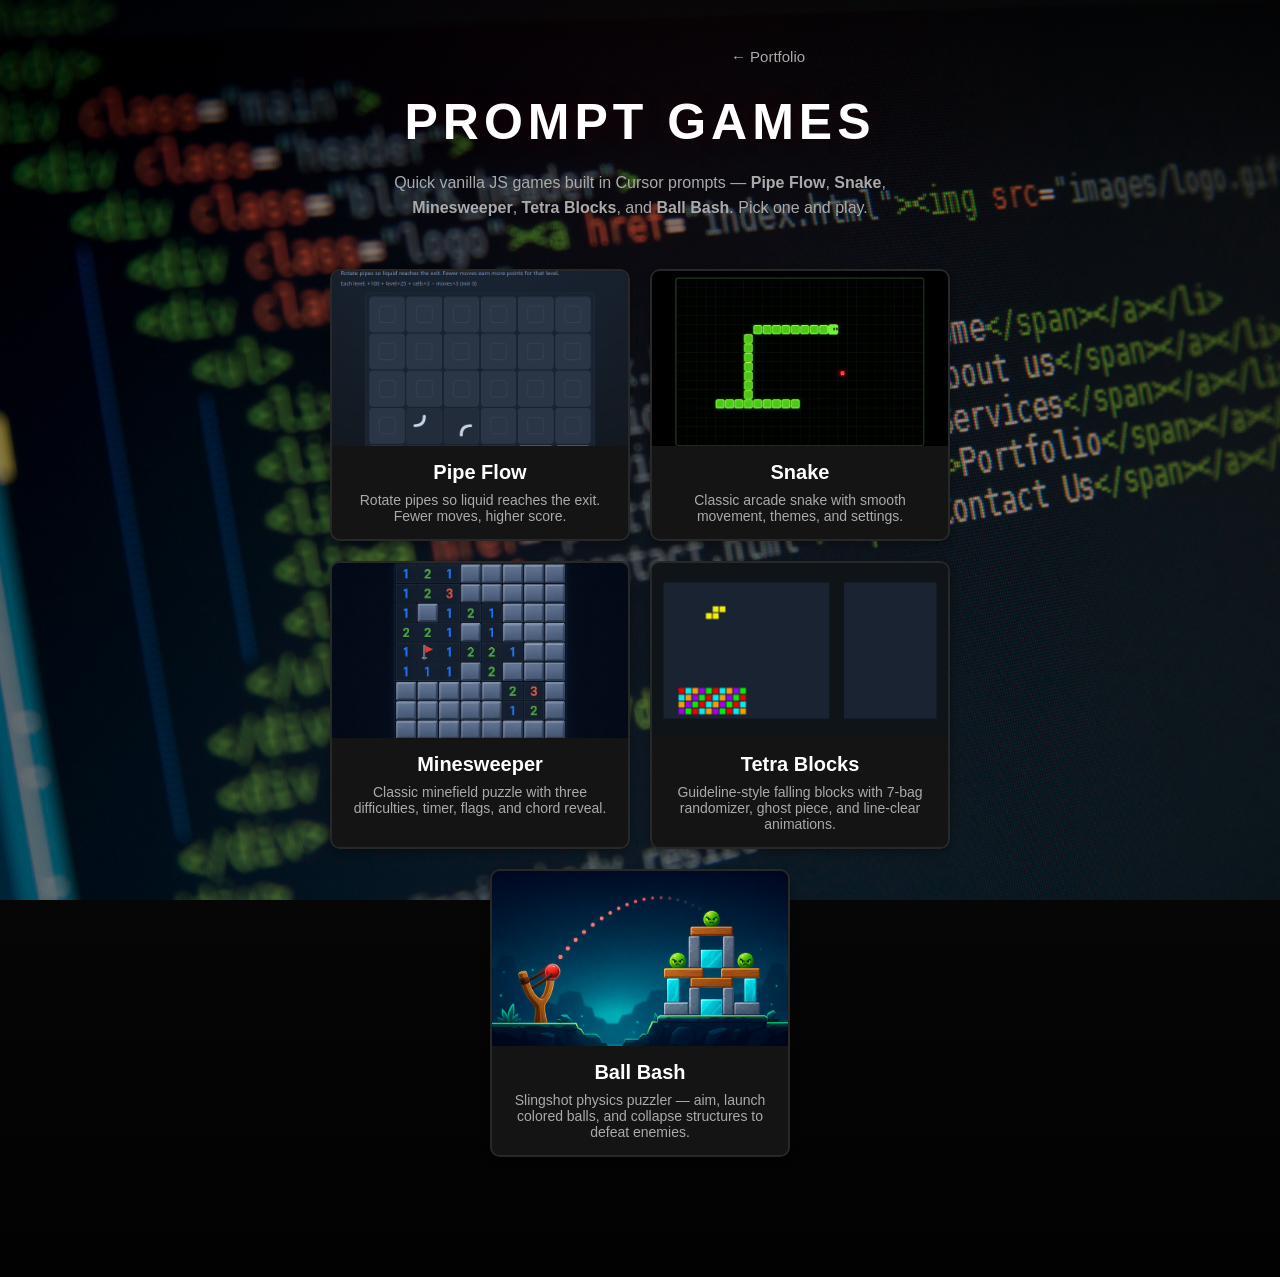
==== commit 26f7d2a2: "Add Ball Bash slingshot physics game to Prompt Games. Introduces a Matter.js-powered Angry Birds-sty" ====
--- a/games/index.html
+++ b/games/index.html
@@ -14,7 +14,7 @@
         <a href="../" class="games-hub__back">&larr; Portfolio</a>
         <h1 class="section-title visible">Prompt Games</h1>
         <p class="games-hub__intro">
-          Quick vanilla JS games built in Cursor prompts — <strong>Pipe Flow</strong>, <strong>Snake</strong>, <strong>Minesweeper</strong>, and <strong>Tetra Blocks</strong>. Pick one and play.
+          Quick vanilla JS games built in Cursor prompts — <strong>Pipe Flow</strong>, <strong>Snake</strong>, <strong>Minesweeper</strong>, <strong>Tetra Blocks</strong>, and <strong>Ball Bash</strong>. Pick one and play.
         </p>
 
         <div class="project-wrapper">
@@ -77,6 +77,21 @@
               <p>Guideline-style falling blocks with 7-bag randomizer, ghost piece, and line-clear animations.</p>
             </div>
           </div>
+
+          <div class="project-container">
+            <div class="project-image">
+              <img
+                src="../assets/images/ball-bash.png"
+                alt="Ball Bash slingshot physics game"
+                loading="lazy"
+              />
+              <a href="ball-bash/" class="project-link">Play</a>
+            </div>
+            <div class="project-info">
+              <h2>Ball Bash</h2>
+              <p>Slingshot physics puzzler — aim, launch colored balls, and collapse structures to defeat enemies.</p>
+            </div>
+          </div>
         </div>
       </section>
     </main>
